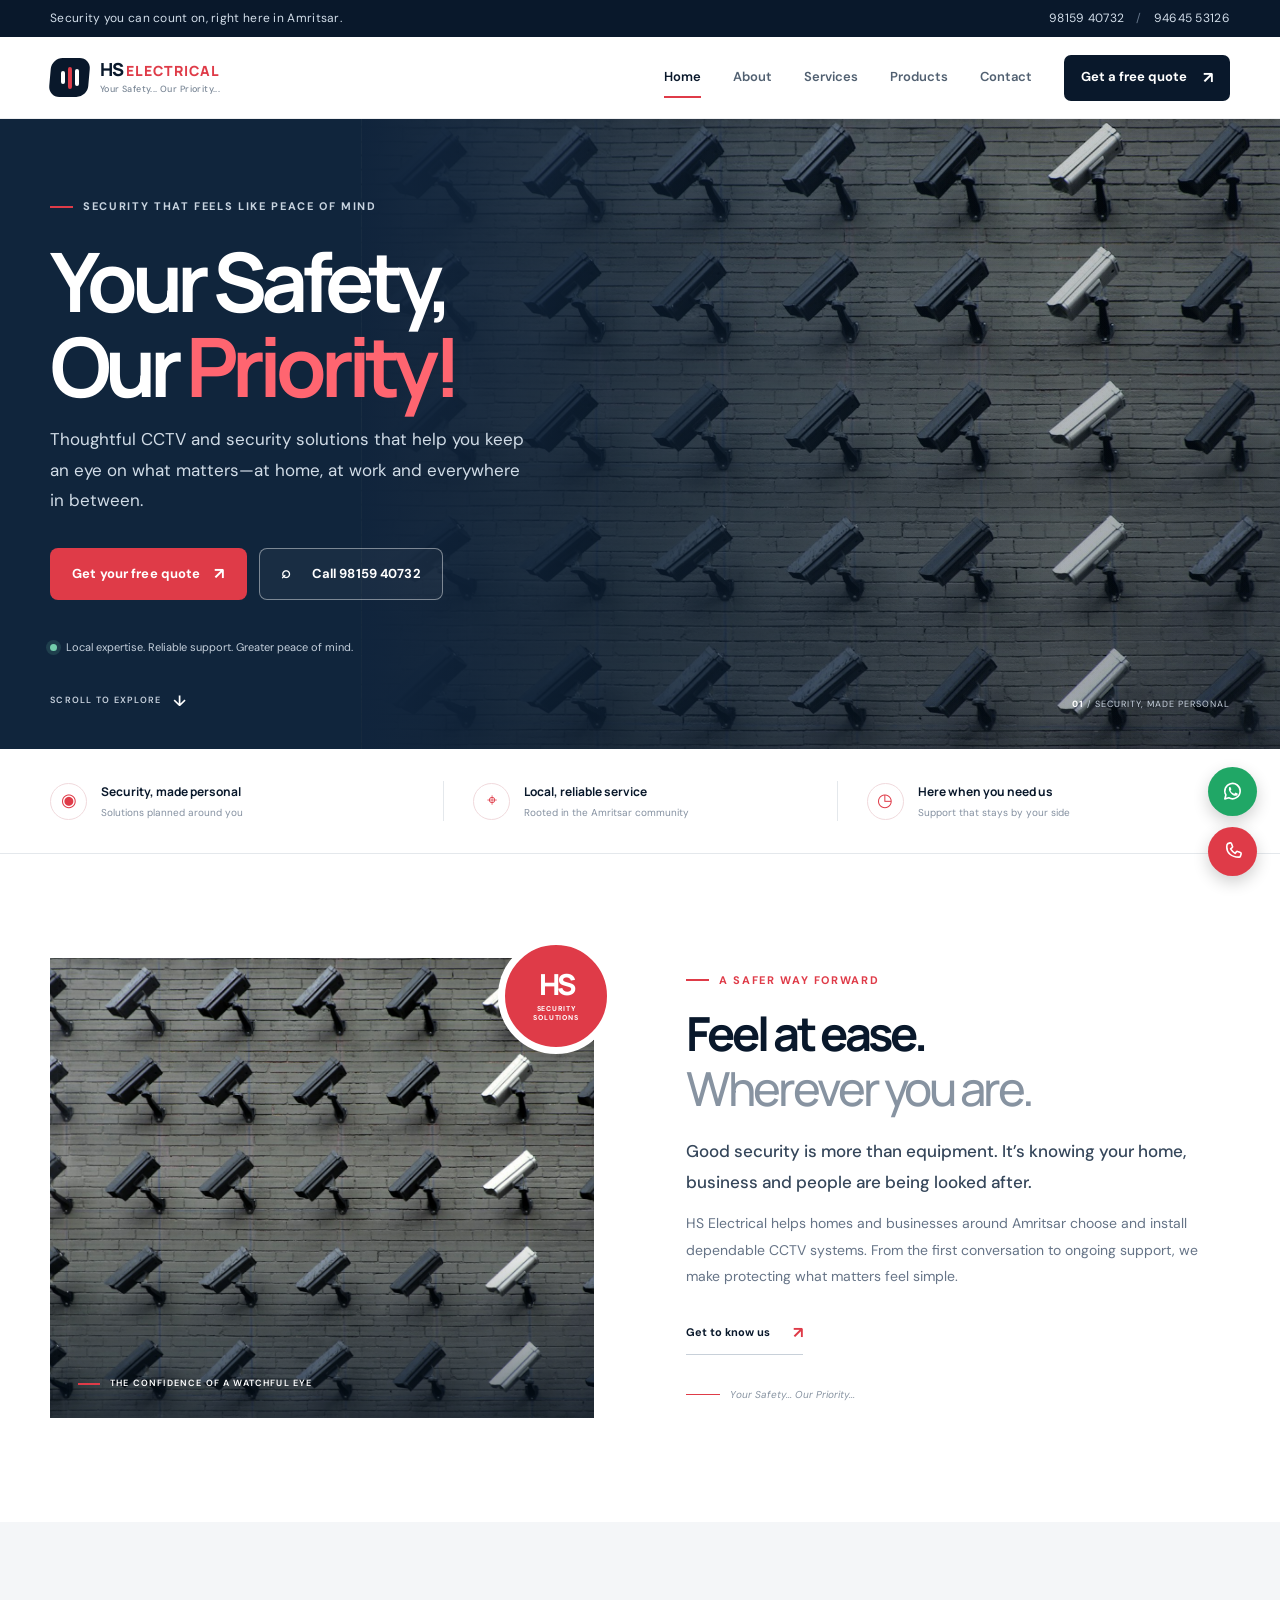
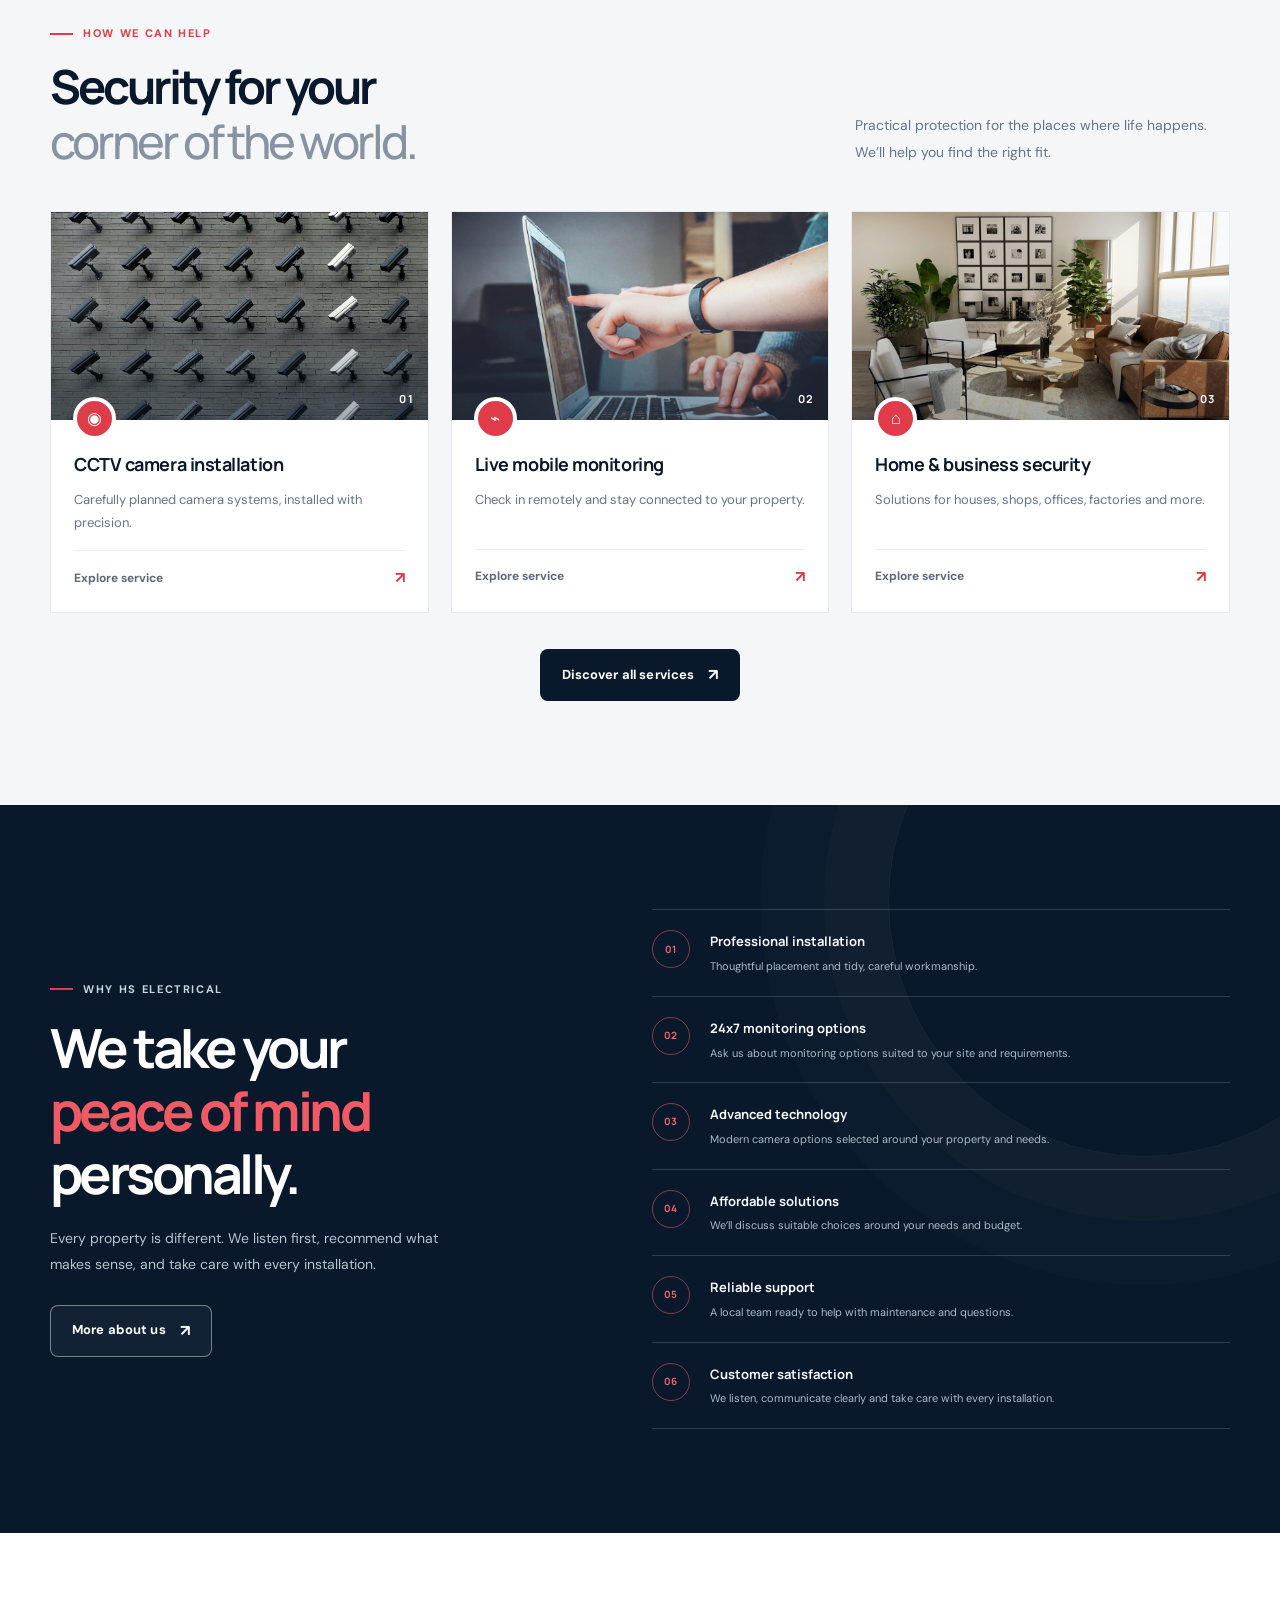
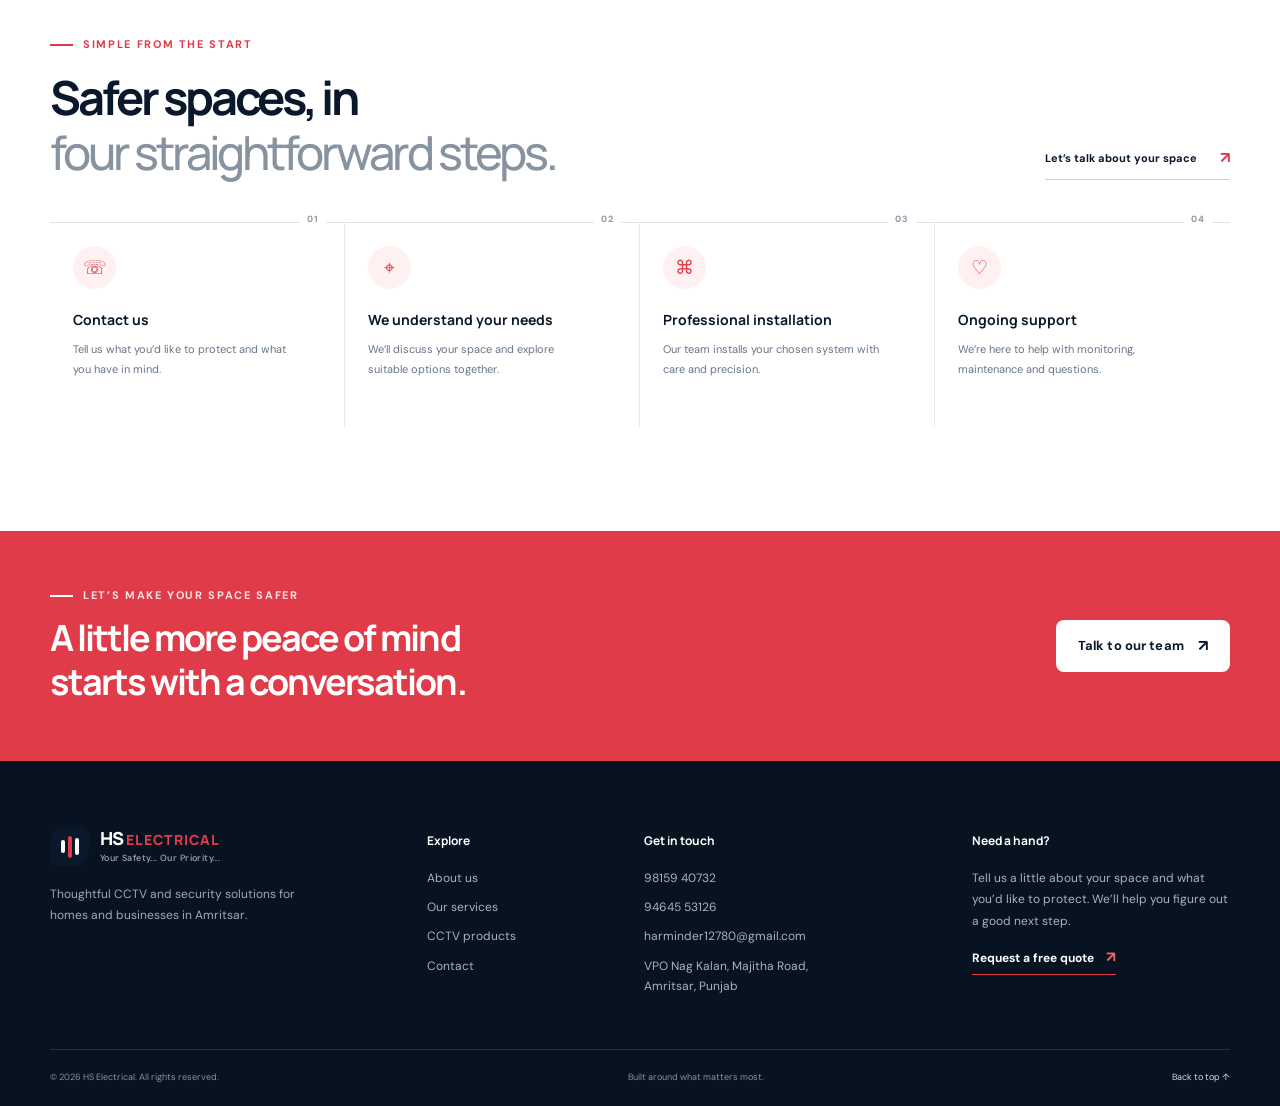
==== index.html @ 0100da06 "cctv website commit" ====
<!doctype html>
<html lang="en">
<head>
  <meta charset="utf-8">
  <meta name="viewport" content="width=device-width, initial-scale=1">
  <meta name="theme-color" content="#09182b">
  <meta name="description" content="Dependable CCTV camera installation, security systems and support in Amritsar. HS Electrical: Your Safety... Our Priority...">
  <title>HS Electrical | CCTV & Security Solutions in Amritsar</title>
  
  <link rel="stylesheet" href="css/style.css">
  <script src="js/script.js" defer></script>
</head>
<body id="top">
  <div class="topbar"><div class="container topbar-inner"><span>Security you can count on, right here in Amritsar.</span><div><a href="tel:+919815940732">98159 40732</a><span class="topbar-divider">/</span><a href="tel:+919464553126">94645 53126</a></div></div></div>
  <header class="site-header"><div class="container nav-wrap">
    <a class="brand" href="index.html" aria-label="HS Electrical home"><span class="brand-mark" aria-hidden="true"><span></span><span></span><span></span></span><span class="brand-copy"><strong>HS <em>ELECTRICAL</em></strong><small>Your Safety... Our Priority...</small></span></a>
    <button class="menu-toggle" type="button" aria-label="Open navigation" aria-expanded="false" aria-controls="primary-nav"><span></span><span></span></button>
    <nav class="primary-nav" id="primary-nav" aria-label="Main navigation"><a href="index.html" data-nav="home">Home</a><a href="about.html" data-nav="about">About</a><a href="services.html" data-nav="services">Services</a><a href="products.html" data-nav="products">Products</a><a href="contact.html" data-nav="contact">Contact</a><a class="nav-cta" href="contact.html">Get a free quote <span>↗</span></a></nav>
  </div></header>
  <main>
    <section class="hero"><div class="hero-image"></div><div class="container hero-content"><div class="eyebrow light-eyebrow"><span></span> SECURITY THAT FEELS LIKE PEACE OF MIND</div><h1>Your Safety,<br>Our <span>Priority!</span></h1><p>Thoughtful CCTV and security solutions that help you keep an eye on what matters—at home, at work and everywhere in between.</p><div class="hero-actions"><a class="button button-red" href="contact.html">Get your free quote <span>↗</span></a><a class="button button-outline" href="tel:+919815940732"><span class="phone-symbol">⌕</span> Call 98159 40732</a></div><div class="hero-note"><span class="live-dot"></span> Local expertise. Reliable support. Greater peace of mind.</div></div><div class="hero-index"><span>01</span> / SECURITY, MADE PERSONAL</div><a class="hero-scroll" href="#intro">SCROLL TO EXPLORE <span>↓</span></a></section>
    <section class="trust-strip"><div class="container trust-grid"><div class="trust-item"><span class="trust-icon">◉</span><div><strong>Security, made personal</strong><small>Solutions planned around you</small></div></div><div class="trust-item"><span class="trust-icon">⌖</span><div><strong>Local, reliable service</strong><small>Rooted in the Amritsar community</small></div></div><div class="trust-item"><span class="trust-icon">◷</span><div><strong>Here when you need us</strong><small>Support that stays by your side</small></div></div></div></section>
    <section class="section intro-section" id="intro"><div class="container intro-grid"><div class="intro-photo reveal"><img src="images/cctv-camera.jpg" alt="Security camera keeping watch over a building"><div class="photo-caption"><span class="caption-line"></span><span>THE CONFIDENCE OF A WATCHFUL EYE</span></div><div class="photo-stamp"><span>HS</span><small>SECURITY<br>SOLUTIONS</small></div></div><div class="intro-copy reveal"><div class="eyebrow"><span></span> A SAFER WAY FORWARD</div><h2>Feel at ease.<br><span>Wherever you are.</span></h2><p class="lead">Good security is more than equipment. It’s knowing your home, business and people are being looked after.</p><p>HS Electrical helps homes and businesses around Amritsar choose and install dependable CCTV systems. From the first conversation to ongoing support, we make protecting what matters feel simple.</p><a class="text-link" href="about.html">Get to know us <span>↗</span></a><div class="intro-signoff"><span class="signoff-rule"></span><span>Your Safety... Our Priority...</span></div></div></div></section>
    <section class="section services-preview section-soft"><div class="container"><div class="section-heading reveal"><div><div class="eyebrow"><span></span> HOW WE CAN HELP</div><h2>Security for your<br><span>corner of the world.</span></h2></div><p>Practical protection for the places where life happens. We’ll help you find the right fit.</p></div><div class="service-grid home-service-grid">
      <a class="service-card reveal" href="contact.html?service=CCTV%20Camera%20Installation"><div class="service-card-image"><img src="images/cctv-camera.jpg" alt="CCTV camera installed for dependable site security"><span class="card-number">01</span></div><div class="service-card-body"><span class="service-icon">◉</span><h3>CCTV camera installation</h3><p>Carefully planned camera systems, installed with precision.</p><span class="card-link">Explore service <b>↗</b></span></div></a>
      <a class="service-card reveal" href="contact.html?service=Live%20Monitoring%20on%20Mobile"><div class="service-card-image"><img src="images/mobile-monitoring.jpg" alt="Stay connected to security from your mobile"><span class="card-number">02</span></div><div class="service-card-body"><span class="service-icon">⌁</span><h3>Live mobile monitoring</h3><p>Check in remotely and stay connected to your property.</p><span class="card-link">Explore service <b>↗</b></span></div></a>
      <a class="service-card reveal" href="contact.html?service=House%20Security"><div class="service-card-image"><img src="images/home-security.jpg" alt="Comfortable home with thoughtful security"><span class="card-number">03</span></div><div class="service-card-body"><span class="service-icon">⌂</span><h3>Home & business security</h3><p>Solutions for houses, shops, offices, factories and more.</p><span class="card-link">Explore service <b>↗</b></span></div></a>
    </div><div class="center-action"><a class="button button-dark" href="services.html">Discover all services <span>↗</span></a></div></div></section>
    <section class="section why-section"><div class="container why-grid"><div class="why-copy reveal"><div class="eyebrow light-eyebrow"><span></span> WHY HS ELECTRICAL</div><h2>We take your<br><span>peace of mind</span><br>personally.</h2><p>Every property is different. We listen first, recommend what makes sense, and take care with every installation.</p><a class="button button-outline" href="about.html">More about us <span>↗</span></a></div><div class="why-points reveal"><div class="why-point"><span class="why-point-icon">01</span><div><h3>Professional installation</h3><p>Thoughtful placement and tidy, careful workmanship.</p></div></div><div class="why-point"><span class="why-point-icon">02</span><div><h3>24x7 monitoring options</h3><p>Ask us about monitoring options suited to your site and requirements.</p></div></div><div class="why-point"><span class="why-point-icon">03</span><div><h3>Advanced technology</h3><p>Modern camera options selected around your property and needs.</p></div></div><div class="why-point"><span class="why-point-icon">04</span><div><h3>Affordable solutions</h3><p>We’ll discuss suitable choices around your needs and budget.</p></div></div><div class="why-point"><span class="why-point-icon">05</span><div><h3>Reliable support</h3><p>A local team ready to help with maintenance and questions.</p></div></div><div class="why-point"><span class="why-point-icon">06</span><div><h3>Customer satisfaction</h3><p>We listen, communicate clearly and take care with every installation.</p></div></div></div></div></section>
    <section class="section process-section"><div class="container"><div class="section-heading reveal"><div><div class="eyebrow"><span></span> SIMPLE FROM THE START</div><h2>Safer spaces, in<br><span>four straightforward steps.</span></h2></div><a class="text-link" href="contact.html">Let’s talk about your space <span>↗</span></a></div><div class="process-grid"><div class="process-step reveal"><span class="process-number">01</span><span class="process-icon">☏</span><h3>Contact us</h3><p>Tell us what you’d like to protect and what you have in mind.</p></div><div class="process-step reveal"><span class="process-number">02</span><span class="process-icon">⌖</span><h3>We understand your needs</h3><p>We’ll discuss your space and explore suitable options together.</p></div><div class="process-step reveal"><span class="process-number">03</span><span class="process-icon">⌘</span><h3>Professional installation</h3><p>Our team installs your chosen system with care and precision.</p></div><div class="process-step reveal"><span class="process-number">04</span><span class="process-icon">♡</span><h3>Ongoing support</h3><p>We’re here to help with monitoring, maintenance and questions.</p></div></div></div></section>
    <section class="cta-band"><div class="container cta-content"><div><div class="eyebrow light-eyebrow"><span></span> LET’S MAKE YOUR SPACE SAFER</div><h2>A little more peace of mind<br>starts with a conversation.</h2></div><a class="button button-white" href="contact.html">Talk to our team <span>↗</span></a></div></section>
  </main>
  <footer class="site-footer"><div class="container footer-main"><div class="footer-brand"><a class="brand brand-light" href="index.html"><span class="brand-mark" aria-hidden="true"><span></span><span></span><span></span></span><span class="brand-copy"><strong>HS <em>ELECTRICAL</em></strong><small>Your Safety... Our Priority...</small></span></a><p>Thoughtful CCTV and security solutions for homes and businesses in Amritsar.</p></div><div class="footer-column"><h3>Explore</h3><a href="about.html">About us</a><a href="services.html">Our services</a><a href="products.html">CCTV products</a><a href="contact.html">Contact</a></div><div class="footer-column"><h3>Get in touch</h3><a href="tel:+919815940732">98159 40732</a><a href="tel:+919464553126">94645 53126</a><a href="mailto:harminder12780@gmail.com">harminder12780@gmail.com</a><span>VPO Nag Kalan, Majitha Road,<br>Amritsar, Punjab</span></div><div class="footer-column footer-hours"><h3>Need a hand?</h3><p>Tell us a little about your space and what you’d like to protect. We’ll help you figure out a good next step.</p><a class="footer-quote" href="contact.html">Request a free quote <span>↗</span></a></div></div><div class="container footer-bottom"><span>© <span data-year></span> HS Electrical. All rights reserved.</span><span>Built around what matters most.</span><a href="#top" class="footer-top">Back to top ↑</a></div></footer>
  <a class="float-button float-whatsapp" href="https://wa.me/919815940732?text=Hello%20HS%20Electrical%2C%20I%27d%20like%20to%20ask%20about%20your%20CCTV%20security%20solutions." target="_blank" rel="noopener noreferrer" aria-label="Chat with HS Electrical on WhatsApp"><svg viewBox="0 0 24 24" aria-hidden="true"><path d="M20 11.6a8 8 0 0 1-11.8 7l-4.2 1.1 1.1-4.1A8 8 0 1 1 20 11.6Z"/><path d="M8.2 7.8c.2-.5.5-.5.8-.5h.5c.2 0 .4.1.5.4l.7 1.7c.1.2.1.4 0 .6l-.5.7c-.2.2-.3.4-.1.7.2.4.8 1.3 1.7 2 .8.6 1.4.8 1.7.9.3.1.5.1.7-.1l.8-.9c.2-.2.4-.2.6-.1l1.6.8c.2.1.4.2.4.4s-.1 1-.7 1.5c-.5.5-1.3.8-2.2.6-.8-.2-2-.6-3.4-1.7-1.1-.9-1.9-2-2.5-3.1-.5-1-.7-2-.6-2.7.1-.6.4-1 .6-1.2Z"/></svg></a>
  <a class="float-button float-call" href="tel:+919815940732" aria-label="Call HS Electrical"><svg viewBox="0 0 24 24" aria-hidden="true"><path d="M7.1 3.8 9.5 3c.6-.2 1.2.1 1.4.7l1.1 3c.2.5 0 1-.4 1.3L10 9.3a14.6 14.6 0 0 0 4.7 4.7l1.3-1.6c.3-.4.8-.6 1.3-.4l3 1.1c.6.2.9.8.7 1.4l-.8 2.4c-.2.6-.8 1-1.4 1C10.7 18 6 13.3 6 7.2c0-1.4.5-2.8 1.1-3.4Z"/></svg></a>
  <button class="back-to-top" type="button" aria-label="Back to top">↑</button>
  <div class="toast" role="status" aria-live="polite"></div>
</body>
</html>
---- css/style.css ----
@import url('https://fonts.googleapis.com/css2?family=DM+Sans:wght@400;500;600;700&family=Manrope:wght@400;500;600;700;800&display=swap');

:root {
  --navy: #09182b;
  --navy-2: #10243d;
  --navy-3: #183553;
  --red: #df3b48;
  --red-dark: #c82b39;
  --ink: #132337;
  --muted: #667487;
  --paper: #fff;
  --soft: #f4f6f8;
  --line: #e4e8ec;
  --font-body: "DM Sans", "Segoe UI", Arial, sans-serif;
  --font-display: "Manrope", "Segoe UI", Arial, sans-serif;
  --container: 1180px;
}

* { box-sizing: border-box; }
html { scroll-behavior: smooth; scroll-padding-top: 90px; }
body { margin: 0; color: var(--ink); background: var(--paper); font-family: var(--font-body); font-size: 15px; line-height: 1.7; -webkit-font-smoothing: antialiased; }
body, button, input, select, textarea { font-family: var(--font-body); }
img { display: block; max-width: 100%; }
a { color: inherit; text-decoration: none; }
button { color: inherit; }
.container { width: min(var(--container), calc(100% - 64px)); margin-inline: auto; }
.section { padding: 104px 0; }
.section-soft { background: var(--soft); }
.topbar { height: 37px; color: #d3deea; background: var(--navy); font-size: 11px; letter-spacing: .025em; }
.topbar-inner { height: 100%; display: flex; justify-content: space-between; align-items: center; }
.topbar-inner div { display: flex; align-items: center; gap: 12px; }
.topbar-inner a { transition: color .2s ease; }
.topbar-inner a:hover { color: #fff; }
.topbar-divider { color: #65768a; }

.site-header { position: sticky; z-index: 20; top: 0; height: 82px; background: rgba(255,255,255,.97); border-bottom: 1px solid rgba(9,24,43,.07); backdrop-filter: blur(12px); }
.nav-wrap { height: 100%; display: flex; align-items: center; justify-content: space-between; }
.brand { display: inline-flex; align-items: center; gap: 11px; flex: 0 0 auto; }
.brand-mark { width: 39px; height: 39px; display: flex; align-items: center; justify-content: center; gap: 3px; border-radius: 11px; background: var(--navy); transform: skew(-5deg); }
.brand-mark span { display: block; width: 4px; background: #fff; border-radius: 4px; transform: skew(5deg); }
.brand-mark span:nth-child(1) { height: 13px; }
.brand-mark span:nth-child(2) { height: 22px; background: var(--red); }
.brand-mark span:nth-child(3) { height: 17px; }
.brand-copy { display: flex; flex-direction: column; line-height: 1.1; }
.brand-copy strong { color: var(--navy); font-family: var(--font-display); font-size: 18px; font-weight: 800; letter-spacing: -.055em; }
.brand-copy em { color: var(--red); font-size: 14px; font-style: normal; letter-spacing: .07em; }
.brand-copy small { margin-top: 5px; color: #7a8796; font-size: 9px; font-weight: 500; letter-spacing: .045em; }
.primary-nav { display: flex; align-items: center; gap: 32px; height: 100%; }
.primary-nav > a:not(.nav-cta) { position: relative; display: inline-flex; align-items: center; height: 100%; color: #516071; font-size: 12px; font-weight: 600; transition: color .2s ease; }
.primary-nav > a:not(.nav-cta)::after { position: absolute; right: 0; bottom: 20px; left: 0; height: 2px; background: var(--red); content: ""; transform: scaleX(0); transform-origin: left; transition: transform .2s ease; }
.primary-nav > a:not(.nav-cta):hover, .primary-nav > a[aria-current="page"] { color: var(--navy); }
.primary-nav > a:not(.nav-cta):hover::after, .primary-nav > a[aria-current="page"]::after { transform: scaleX(1); }
.nav-cta { display: inline-flex; align-items: center; gap: 16px; padding: 12px 16px; color: #fff; background: var(--navy); border-radius: 3px; font-size: 11px; font-weight: 700; transition: background .2s, transform .2s; }
.nav-cta:hover { background: var(--red); transform: translateY(-2px); }
.nav-cta span, .button span { font-size: 16px; line-height: 1; }
.menu-toggle { display: none; width: 42px; height: 42px; padding: 12px; border: 0; background: none; cursor: pointer; }
.menu-toggle span { display: block; width: 19px; height: 2px; margin: 5px 0; background: var(--navy); transition: transform .2s; }

.hero { position: relative; display: flex; min-height: 630px; align-items: center; overflow: hidden; color: white; background: #10253c; }
.hero-image { position: absolute; inset: 0 0 0 29%; background-image: linear-gradient(90deg, #10243c 0%, rgba(12,30,50,.72) 28%, rgba(10,26,44,.12) 76%), linear-gradient(0deg, rgba(7,20,35,.28), rgba(7,20,35,.05)), url("../images/cctv-camera.jpg"); background-position: center, center, 55% 47%; background-size: cover; transform: scale(1.02); }
.hero::after { position: absolute; top: 0; right: 0; width: 32%; height: 100%; background: linear-gradient(90deg, transparent, rgba(8,24,42,.14)); content: ""; pointer-events: none; }
.hero-content { position: relative; z-index: 1; padding: 72px 0 84px; }
.eyebrow { display: flex; align-items: center; gap: 10px; color: var(--red); font-size: 10px; font-weight: 700; letter-spacing: .15em; line-height: 1.4; }
.eyebrow > span:first-child { width: 23px; height: 2px; background: var(--red); }
.light-eyebrow { color: #c8d4e0; }
.light-eyebrow > span:first-child { background: var(--red); }
.hero h1, .page-hero h1 { margin: 25px 0 16px; font-family: var(--font-display); font-size: clamp(54px, 6.6vw, 82px); font-weight: 700; letter-spacing: -.075em; line-height: 1.03; }
.hero h1 span, .page-hero h1 span { color: #ff6570; }
.hero-content > p { max-width: 475px; margin: 0; color: #d1dce7; font-size: 16px; line-height: 1.8; }
.hero-actions { display: flex; flex-wrap: wrap; gap: 12px; margin-top: 32px; }
.button { display: inline-flex; min-height: 48px; align-items: center; justify-content: center; gap: 19px; padding: 0 18px; border: 1px solid transparent; border-radius: 3px; cursor: pointer; font-size: 11px; font-weight: 700; transition: background .2s ease, color .2s ease, border-color .2s ease, transform .2s ease, box-shadow .2s ease; }
.button:hover { transform: translateY(-2px); box-shadow: 0 8px 18px rgba(9,24,43,.14); }
.button-red { color: #fff; background: var(--red); }
.button-red:hover { background: var(--red-dark); }
.button-outline { color: #fff; border-color: rgba(255,255,255,.43); background: rgba(255,255,255,.04); }
.button-outline:hover { color: var(--navy); border-color: #fff; background: #fff; }
.button-dark { color: #fff; background: var(--navy); }
.button-dark:hover { background: var(--red); }
.button-white { color: var(--navy); background: #fff; }
.button-white:hover { color: #fff; background: var(--navy); }
.button-outline-dark { color: var(--navy); border-color: #ccd3dc; background: transparent; }
.button-outline-dark:hover { color: #fff; border-color: var(--navy); background: var(--navy); }
.phone-symbol { width: 17px; height: 17px; fill: none; stroke: currentColor; stroke-linecap: round; stroke-linejoin: round; stroke-width: 1.8; }
.hero-note { display: flex; align-items: center; gap: 9px; margin-top: 38px; color: #c5d0dc; font-size: 11px; }
.live-dot { width: 7px; height: 7px; border-radius: 50%; background: #73cfac; box-shadow: 0 0 0 4px rgba(115,207,172,.15); }
.hero-index { position: absolute; z-index: 1; right: max(32px, calc((100% - var(--container))/2)); bottom: 36px; color: #c6d0dc; font-size: 9px; letter-spacing: .11em; }
.hero-index span { color: #fff; font-weight: 700; }
.hero-scroll { position: absolute; z-index: 1; bottom: 35px; left: max(32px, calc((100% - var(--container))/2)); display: flex; align-items: center; gap: 12px; color: #c6d0dc; font-size: 9px; font-weight: 600; letter-spacing: .14em; }
.hero-scroll span { color: #fff; font-size: 15px; }

.trust-strip { border-bottom: 1px solid var(--line); background: #fff; }
.trust-grid { display: grid; min-height: 104px; grid-template-columns: repeat(3,1fr); align-items: center; }
.trust-item { display: flex; align-items: center; gap: 14px; padding-left: 29px; border-left: 1px solid var(--line); }
.trust-item:first-child { padding-left: 0; border-left: 0; }
.trust-icon { display: grid; width: 37px; height: 37px; flex: 0 0 auto; place-items: center; color: var(--red); border: 1px solid #f1dadd; border-radius: 50%; font-size: 18px; }
.trust-item div { display: flex; flex-direction: column; }
.trust-item strong { color: var(--navy); font-family: var(--font-display); font-size: 12px; font-weight: 700; }
.trust-item small { margin-top: 2px; color: #8490a0; font-size: 10px; }

.intro-grid { display: grid; grid-template-columns: 1fr 1fr; align-items: center; gap: 92px; }
.intro-photo { position: relative; min-height: 460px; }
.intro-photo > img { width: 100%; height: 460px; object-fit: cover; }
.intro-photo::after { position: absolute; inset: 0; background: linear-gradient(0deg, rgba(5,20,36,.58), transparent 43%); content: ""; pointer-events: none; }
.photo-caption { position: absolute; z-index: 1; bottom: 26px; left: 28px; display: flex; align-items: center; gap: 10px; color: white; font-size: 9px; font-weight: 600; letter-spacing: .13em; }
.caption-line { width: 22px; height: 2px; background: var(--red); }
.photo-stamp { position: absolute; z-index: 2; top: -20px; right: -20px; display: flex; width: 116px; height: 116px; flex-direction: column; align-items: center; justify-content: center; color: white; background: var(--red); border: 7px solid white; border-radius: 50%; }
.photo-stamp > span { font-family: var(--font-display); font-size: 29px; font-weight: 800; letter-spacing: -.09em; line-height: 1; }
.photo-stamp small { margin-top: 5px; font-size: 7px; font-weight: 700; letter-spacing: .12em; line-height: 1.3; text-align: center; }
.intro-copy h2, .section-heading h2, .why-copy h2, .contact-details h2, .map-copy h2 { margin: 18px 0 20px; color: var(--navy); font-family: var(--font-display); font-size: clamp(34px, 4vw, 47px); font-weight: 700; letter-spacing: -.065em; line-height: 1.17; }
.intro-copy h2 span, .section-heading h2 span, .contact-details h2 span, .map-copy h2 span { color: #8793a1; font-weight: 500; }
.intro-copy p, .section-heading > p, .why-copy > p, .contact-details > p, .map-copy > p { color: var(--muted); font-size: 13px; line-height: 1.9; }
.intro-copy p { margin: 0 0 14px; }
.intro-copy .lead { margin-bottom: 13px; color: #35465a; font-size: 15px; font-weight: 500; line-height: 1.8; }
.text-link { display: inline-flex; align-items: center; gap: 23px; margin-top: 15px; padding-bottom: 7px; color: var(--navy); border-bottom: 1px solid #c8d0d9; font-size: 11px; font-weight: 700; transition: color .2s, border-color .2s, gap .2s; }
.text-link span { color: var(--red); font-size: 16px; }
.text-link:hover { gap: 30px; color: var(--red); border-color: var(--red); }
.intro-signoff { display: flex; align-items: center; gap: 10px; margin-top: 31px; color: #8793a1; font-size: 10px; font-style: italic; }
.signoff-rule { width: 34px; height: 1px; background: var(--red); }

.section-heading { display: flex; align-items: end; justify-content: space-between; gap: 40px; margin-bottom: 42px; }
.section-heading h2 { margin-bottom: 0; }
.section-heading > p { max-width: 375px; margin: 0 0 4px; }
.service-grid { display: grid; grid-template-columns: repeat(3, minmax(0,1fr)); gap: 22px; }
.service-card { display: flex; min-width: 0; flex-direction: column; overflow: hidden; background: white; border: 1px solid #e8ebee; transition: transform .25s ease, box-shadow .25s ease, border-color .25s ease; }
.service-card:hover { border-color: transparent; box-shadow: 0 18px 42px rgba(18,37,59,.13); transform: translateY(-6px); }
.service-card-image { position: relative; height: 208px; overflow: hidden; background: #dfe5e9; }
.service-card-image img { width: 100%; height: 100%; object-fit: cover; transition: transform .5s ease; }
.service-card:hover .service-card-image img { transform: scale(1.05); }
.service-card-image::after { position: absolute; inset: 35% 0 0; background: linear-gradient(transparent, rgba(8,24,43,.36)); content: ""; }
.card-number { position: absolute; z-index: 1; right: 14px; bottom: 12px; color: white; font-family: var(--font-display); font-size: 11px; font-weight: 700; letter-spacing: .1em; }
.service-card-body { position: relative; flex: 1; padding: 22px 23px 20px; }
.service-icon { position: absolute; top: -23px; left: 22px; display: grid; width: 43px; height: 43px; place-items: center; color: white; background: var(--red); border: 4px solid white; border-radius: 50%; font-size: 17px; }
.service-card-body h3 { margin: 7px 0 8px; color: var(--navy); font-family: var(--font-display); font-size: 16px; font-weight: 700; letter-spacing: -.025em; }
.service-card-body p { min-height: 44px; margin: 0 0 16px; color: var(--muted); font-size: 11px; line-height: 1.75; }
.card-link { display: flex; align-items: center; justify-content: space-between; padding-top: 13px; color: #5c6978; border-top: 1px solid #ebedf0; font-size: 10px; font-weight: 700; }
.card-link b { color: var(--red); font-size: 16px; transition: transform .2s; }
.service-card:hover .card-link b { transform: translate(3px,-2px); }
.center-action { margin-top: 36px; text-align: center; }
.service-list { row-gap: 27px; }
.service-list .service-card-image { height: 210px; }
.service-list .service-card-body p { min-height: 58px; }

.why-section { position: relative; overflow: hidden; color: white; background: var(--navy); }
.why-section::after { position: absolute; top: -160px; right: -120px; width: 510px; height: 510px; border: 1px solid rgba(255,255,255,.06); border-radius: 50%; box-shadow: 0 0 0 64px rgba(255,255,255,.018), 0 0 0 128px rgba(255,255,255,.012); content: ""; }
.why-grid { position: relative; z-index: 1; display: grid; grid-template-columns: .85fr 1fr; align-items: center; gap: 110px; }
.why-copy h2 { margin: 19px 0; color: white; font-size: clamp(38px, 4.5vw, 54px); }
.why-copy h2 span { color: #f05a65; }
.why-copy > p { max-width: 405px; margin: 0 0 27px; color: #b6c3d1; }
.why-points { border-top: 1px solid rgba(255,255,255,.16); }
.why-point { display: flex; gap: 20px; padding: 20px 0; border-bottom: 1px solid rgba(255,255,255,.16); }
.why-point-icon { display: grid; width: 38px; height: 38px; flex: 0 0 auto; place-items: center; color: #f16670; border: 1px solid rgba(241,102,112,.5); border-radius: 50%; font-family: var(--font-display); font-size: 10px; font-weight: 700; }
.why-point h3 { margin: 0 0 4px; color: #f4f6f8; font-family: var(--font-display); font-size: 13px; font-weight: 700; }
.why-point p { margin: 0; color: #aab9c8; font-size: 11px; line-height: 1.7; }

.process-grid { display: grid; grid-template-columns: repeat(4,1fr); gap: 0; }
.process-step { position: relative; min-height: 205px; padding: 23px 23px 0; border-top: 1px solid #dfe4e9; border-right: 1px solid #e7eaee; }
.process-step:last-child { border-right: 0; }
.process-number { position: absolute; top: -11px; right: 18px; padding: 0 7px; color: #8b96a3; background: white; font-size: 9px; font-weight: 700; letter-spacing: .1em; }
.process-icon { display: grid; width: 43px; height: 43px; place-items: center; color: var(--red); background: #fff1f2; border-radius: 50%; font-size: 19px; }
.process-step h3 { margin: 19px 0 7px; color: var(--navy); font-family: var(--font-display); font-size: 14px; font-weight: 700; }
.process-step p { max-width: 220px; margin: 0; color: var(--muted); font-size: 11px; line-height: 1.8; }
.cta-band { padding: 57px 0; color: #fff; background: var(--red); }
.cta-content { display: flex; align-items: center; justify-content: space-between; gap: 30px; }
.cta-band .light-eyebrow { color: #ffe2e4; }
.cta-band .light-eyebrow > span:first-child { background: #fff; }
.cta-band h2 { margin: 12px 0 0; font-family: var(--font-display); font-size: clamp(26px,3vw,36px); font-weight: 700; letter-spacing: -.055em; line-height: 1.22; }

.site-footer { color: #ccd5de; background: #071321; }
.footer-main { display: grid; grid-template-columns: 1.35fr .7fr 1.15fr 1.05fr; gap: 45px; padding-top: 66px; padding-bottom: 52px; }
.brand-light .brand-copy strong { color: #fff; }
.brand-light .brand-copy small { color: #a0adba; }
.footer-brand > p { max-width: 250px; margin: 18px 0 0; color: #9daab8; font-size: 11px; line-height: 1.8; }
.footer-column { display: flex; flex-direction: column; align-items: flex-start; gap: 9px; }
.footer-column h3 { margin: 3px 0 8px; color: #fff; font-family: var(--font-display); font-size: 12px; font-weight: 700; }
.footer-column a, .footer-column > span { color: #a8b4c0; font-size: 10px; line-height: 1.7; transition: color .2s; }
.footer-column a:hover { color: #fff; }
.footer-hours p { margin: 0 0 4px; color: #a8b4c0; font-size: 10px; line-height: 1.8; }
.footer-quote { display: inline-flex; align-items: center; gap: 12px; padding-bottom: 3px; color: #fff !important; border-bottom: 1px solid var(--red); font-weight: 700; }
.footer-quote span { color: #f16670; font-size: 15px; }
.footer-bottom { display: flex; min-height: 57px; align-items: center; justify-content: space-between; gap: 20px; border-top: 1px solid rgba(255,255,255,.12); color: #8593a2; font-size: 9px; }
.footer-top { color: #d4dce4; transition: color .2s; }
.footer-top:hover { color: white; }

.page-hero { position: relative; min-height: 400px; display: flex; align-items: center; overflow: hidden; color: white; background-color: var(--navy); background-image: linear-gradient(90deg, rgba(8,24,43,.97) 0%, rgba(8,24,43,.82) 48%, rgba(8,24,43,.55) 100%), url("../images/cctv-camera.jpg"); background-position: center, 50% 46%; background-size: cover; }
.page-hero::after { position: absolute; right: -90px; bottom: -180px; width: 490px; height: 490px; border: 1px solid rgba(255,255,255,.1); border-radius: 50%; box-shadow: 0 0 0 60px rgba(255,255,255,.025), 0 0 0 120px rgba(255,255,255,.015); content: ""; }
.page-hero-content { position: relative; z-index: 1; padding-top: 48px; padding-bottom: 40px; }
.page-hero h1 { margin: 18px 0 13px; font-size: clamp(46px,6vw,68px); }
.page-hero-content > p { max-width: 510px; margin: 0; color: #ccd7e2; font-size: 14px; }
.breadcrumbs { display: flex; align-items: center; gap: 11px; margin-top: 27px; color: #bcc7d3; font-size: 10px; }
.breadcrumbs a { transition: color .2s; }
.breadcrumbs a:hover { color: white; }
.breadcrumbs span:nth-child(2) { color: var(--red); }
.page-hero-services { background-position: center, 50% 52%; }
.page-hero-products { background-position: center, 50% 43%; }
.page-hero-contact { background-position: center, 50% 58%; }
.about-intro { padding-top: 2px; }
.values-grid { display: grid; grid-template-columns: 1fr 1fr; gap: 22px; }
.value-card { position: relative; min-height: 270px; padding: 29px 32px; border: 1px solid var(--line); background: #fff; }
.value-card-dark { color: #fff; background: var(--navy); border-color: var(--navy); }
.value-number { color: #8692a0; font-size: 9px; font-weight: 700; letter-spacing: .14em; }
.value-card-dark .value-number { color: #aebdcb; }
.value-icon { display: block; margin-top: 19px; color: var(--red); font-size: 26px; }
.value-card h3 { max-width: 355px; margin: 7px 0 10px; color: var(--navy); font-family: var(--font-display); font-size: 23px; font-weight: 700; letter-spacing: -.05em; line-height: 1.3; }
.value-card-dark h3 { color: white; }
.value-card p { max-width: 440px; margin: 0; color: var(--muted); font-size: 12px; line-height: 1.8; }
.value-card-dark p { color: #b7c3d0; }
.approach-grid { display: grid; grid-template-columns: repeat(3,1fr); gap: 20px; }
.approach-card { padding: 25px 22px; border-top: 2px solid var(--red); background: var(--soft); }
.approach-card > span { color: #a1aab5; font-size: 10px; font-weight: 700; letter-spacing: .12em; }
.approach-card h3 { margin: 14px 0 7px; color: var(--navy); font-family: var(--font-display); font-size: 15px; }
.approach-card p { margin: 0; color: var(--muted); font-size: 11px; line-height: 1.8; }

.product-grid { display: grid; grid-template-columns: repeat(3,minmax(0,1fr)); gap: 24px; }
.product-card { overflow: hidden; border: 1px solid #e4e8ec; background: white; transition: box-shadow .25s, transform .25s; }
.product-card:hover { box-shadow: 0 16px 38px rgba(18,37,59,.12); transform: translateY(-4px); }
.product-image { position: relative; height: 215px; overflow: hidden; background: #e6eaed; }
.product-image img { width: 100%; height: 100%; object-fit: cover; transition: transform .45s; }
.product-card:hover .product-image img { transform: scale(1.04); }
.product-tag { position: absolute; bottom: 13px; left: 15px; color: white; font-size: 9px; font-weight: 700; letter-spacing: .12em; text-shadow: 0 1px 5px rgba(0,0,0,.4); }
.product-info { padding: 20px 20px 19px; }
.product-info h3 { margin: 0 0 7px; color: var(--navy); font-family: var(--font-display); font-size: 17px; font-weight: 700; letter-spacing: -.035em; }
.product-info > p { min-height: 58px; margin: 0 0 19px; color: var(--muted); font-size: 11px; line-height: 1.75; }
.product-actions { display: flex; flex-wrap: wrap; gap: 9px; }
.product-actions .button { min-height: 40px; gap: 9px; padding-inline: 12px; font-size: 10px; }
.product-disclaimer { margin: 25px 0 0; color: #8793a1; font-size: 10px; }
.product-dialog { position: fixed; width: min(460px, calc(100% - 32px)); padding: 38px; color: var(--ink); border: 0; box-shadow: 0 25px 90px rgba(5,15,28,.32); }
.product-dialog::backdrop { background: rgba(4,14,26,.68); backdrop-filter: blur(3px); }
.product-dialog form { position: absolute; top: 12px; right: 13px; }
.dialog-close { width: 34px; height: 34px; border: 0; border-radius: 50%; background: var(--soft); font-size: 23px; cursor: pointer; }
.product-dialog h2 { margin: 14px 0 8px; color: var(--navy); font-family: var(--font-display); font-size: 27px; letter-spacing: -.04em; }
.product-dialog-copy { margin: 0 0 23px; color: var(--muted); font-size: 13px; line-height: 1.8; }

.contact-section { padding-top: 89px; padding-bottom: 91px; }
.contact-layout { display: grid; grid-template-columns: .8fr 1.2fr; align-items: start; gap: 75px; }
.contact-details h2 { font-size: 39px; }
.contact-details > p { max-width: 400px; margin-bottom: 27px; }
.contact-methods { border-top: 1px solid var(--line); }
.contact-method { display: grid; grid-template-columns: 40px 1fr 15px; align-items: center; gap: 12px; padding: 14px 0; border-bottom: 1px solid var(--line); transition: color .2s; }
.contact-method:hover strong, .contact-method:hover > b { color: var(--red); }
.contact-icon { display: grid; width: 37px; height: 37px; place-items: center; color: var(--red); background: #fff1f2; border-radius: 50%; font-size: 18px; }
.contact-icon svg { width: 17px; height: 17px; fill: none; stroke: currentColor; stroke-linecap: round; stroke-linejoin: round; stroke-width: 1.8; }
.contact-method > span:nth-child(2) { display: flex; flex-direction: column; }
.contact-method small { color: #8b96a3; font-size: 8px; font-weight: 700; letter-spacing: .12em; }
.contact-method strong { margin-top: 3px; color: var(--navy); font-size: 12px; font-weight: 600; transition: color .2s; }
.contact-method > b { color: #8a96a4; font-size: 14px; transition: color .2s; }
.contact-whatsapp { display: inline-flex; align-items: center; gap: 9px; margin-top: 19px; color: var(--navy); font-size: 11px; font-weight: 700; }
.contact-whatsapp span { display: grid; width: 26px; height: 26px; place-items: center; color: #fff; background: #25a66a; border-radius: 50%; font-size: 15px; }
.contact-form-card { padding: 34px 35px; border: 1px solid var(--line); box-shadow: 0 15px 40px rgba(18,37,59,.055); }
.form-heading h2 { margin: 11px 0 4px; color: var(--navy); font-family: var(--font-display); font-size: 24px; letter-spacing: -.045em; }
.form-heading > p { margin: 0; color: var(--muted); font-size: 11px; }
.contact-form { display: flex; flex-direction: column; gap: 15px; margin-top: 24px; }
.contact-form label { display: flex; flex: 1; flex-direction: column; gap: 6px; color: #28394c; font-size: 10px; font-weight: 700; }
.form-row { display: flex; gap: 14px; }
.contact-form input, .contact-form select, .contact-form textarea { width: 100%; padding: 11px 12px; color: var(--ink); border: 1px solid #dfe4e9; border-radius: 2px; outline: 0; background: #fff; font-size: 11px; font-weight: 400; transition: border-color .2s, box-shadow .2s; }
.contact-form input, .contact-form select { min-height: 43px; }
.contact-form textarea { min-height: 100px; resize: vertical; }
.contact-form input::placeholder, .contact-form textarea::placeholder { color: #9aa4b0; }
.contact-form input:focus, .contact-form select:focus, .contact-form textarea:focus { border-color: var(--navy-3); box-shadow: 0 0 0 3px rgba(24,53,83,.08); }
.form-submit { align-self: flex-start; }
.form-note { margin: -5px 0 0; color: #8290a0; font-size: 9px; line-height: 1.7; }
.map-section { padding: 4px 0 100px; background: #fff; }
.map-layout { display: grid; grid-template-columns: .7fr 1.3fr; align-items: center; gap: 60px; }
.map-copy h2 { font-size: 36px; }
.map-copy > p { margin: 0; }
.map-copy .text-link { margin-top: 17px; }
.map-frame { position: relative; height: 330px; overflow: hidden; background: #e8edf0; }
.map-frame iframe { width: 100%; height: 100%; border: 0; filter: grayscale(.85) contrast(.95); }
.map-overlay { position: absolute; bottom: 15px; left: 15px; display: flex; align-items: center; gap: 11px; padding: 12px 15px; background: white; box-shadow: 0 4px 17px rgba(12,30,50,.12); }
.map-overlay > span:first-child { color: var(--red); font-size: 21px; }
.map-overlay > span:nth-child(2) { display: flex; flex-direction: column; }
.map-overlay strong { color: var(--navy); font-size: 10px; }
.map-overlay small { color: #768292; font-size: 8px; }
.map-overlay > b { margin-left: 9px; color: var(--red); }

.float-button { position: fixed; z-index: 15; right: 23px; display: grid; width: 49px; height: 49px; place-items: center; color: white; border-radius: 50%; box-shadow: 0 6px 16px rgba(0,0,0,.19); transition: transform .2s, box-shadow .2s; }
.float-button:hover { box-shadow: 0 8px 21px rgba(0,0,0,.24); transform: translateY(-3px); }
.float-button svg { width: 23px; height: 23px; fill: none; stroke: currentColor; stroke-linecap: round; stroke-linejoin: round; stroke-width: 1.7; }
.float-whatsapp svg path:last-child { fill: currentColor; stroke: none; }
.float-whatsapp { bottom: 84px; background: #20a766; }
.float-call { bottom: 24px; background: var(--red); }
.back-to-top { position: fixed; z-index: 14; right: 29px; bottom: 148px; display: grid; width: 37px; height: 37px; place-items: center; color: white; border: 0; border-radius: 50%; background: var(--navy); box-shadow: 0 5px 13px rgba(0,0,0,.18); opacity: 0; pointer-events: none; transform: translateY(8px); transition: opacity .2s, transform .2s, background .2s; cursor: pointer; }
.back-to-top.is-visible { opacity: 1; pointer-events: auto; transform: translateY(0); }
.back-to-top:hover { background: var(--red); }
.toast { position: fixed; z-index: 40; right: 24px; bottom: 25px; max-width: min(390px, calc(100% - 48px)); padding: 15px 18px; color: #fff; background: var(--navy); border-left: 3px solid var(--red); box-shadow: 0 8px 30px rgba(0,0,0,.2); font-size: 12px; line-height: 1.55; opacity: 0; pointer-events: none; transform: translateY(12px); transition: opacity .25s, transform .25s; }
.toast.is-visible { opacity: 1; transform: translateY(0); }
.reveal { opacity: 0; transform: translateY(20px); transition: opacity .65s ease, transform .65s ease; }
.reveal.is-visible { opacity: 1; transform: translateY(0); }

@media (max-width: 980px) {
  .container { width: min(var(--container), calc(100% - 48px)); }
  .primary-nav { gap: 19px; }
  .nav-cta { gap: 9px; padding-inline: 12px; }
  .intro-grid { gap: 55px; }
  .why-grid { gap: 60px; }
  .footer-main { grid-template-columns: 1.2fr .7fr 1.1fr; gap: 36px; }
  .footer-hours { grid-column: 2 / 4; }
  .contact-layout { gap: 40px; }
  .contact-form-card { padding: 29px 25px; }
  .product-actions .button { flex: 1; }
}
@media (max-width: 760px) {
  html { scroll-padding-top: 75px; }
  .container { width: min(var(--container), calc(100% - 40px)); }
  .topbar { height: 34px; font-size: 9px; }
  .topbar-inner div { gap: 7px; }
  .site-header { height: 70px; }
  .brand-mark { width: 35px; height: 35px; }
  .brand-copy strong { font-size: 16px; }
  .brand-copy em { font-size: 12px; }
  .brand-copy small { font-size: 8px; }
  .menu-toggle { display: block; }
  .primary-nav { position: absolute; top: 70px; right: 0; left: 0; display: none; height: auto; flex-direction: column; align-items: stretch; gap: 0; padding: 10px 20px 20px; background: #fff; border-top: 1px solid var(--line); box-shadow: 0 15px 22px rgba(9,24,43,.1); }
  .primary-nav.is-open { display: flex; }
  .primary-nav > a:not(.nav-cta) { min-height: 45px; border-bottom: 1px solid #eff1f3; font-size: 13px; }
  .primary-nav > a:not(.nav-cta)::after { display: none; }
  .primary-nav .nav-cta { justify-content: space-between; margin-top: 13px; padding: 13px 15px; }
  .menu-toggle[aria-expanded="true"] span:first-child { transform: translateY(3.5px) rotate(45deg); }
  .menu-toggle[aria-expanded="true"] span:last-child { transform: translateY(-3.5px) rotate(-45deg); }
  .hero { min-height: 590px; }
  .hero-image { inset: 0; background-image: linear-gradient(90deg, rgba(8,24,43,.94), rgba(8,24,43,.72) 58%, rgba(8,24,43,.47)), linear-gradient(0deg, rgba(8,24,43,.3), transparent), url("../images/cctv-camera.jpg"); background-position: center, center, 56% center; }
  .hero h1 { font-size: clamp(55px, 12vw, 72px); }
  .hero-content { padding: 72px 0 100px; }
  .hero-content > p { max-width: 430px; font-size: 14px; }
  .hero-index { right: 20px; bottom: 23px; font-size: 8px; }
  .hero-scroll { bottom: 23px; left: 20px; font-size: 8px; }
  .trust-grid { min-height: 0; grid-template-columns: 1fr; padding-block: 8px; }
  .trust-item, .trust-item:first-child { min-height: 66px; padding-left: 0; border: 0; border-bottom: 1px solid var(--line); }
  .trust-item:last-child { border-bottom: 0; }
  .trust-item strong { font-size: 11px; }
  .section { padding: 75px 0; }
  .intro-grid, .why-grid, .contact-layout, .map-layout { grid-template-columns: 1fr; gap: 38px; }
  .intro-photo { min-height: 350px; margin-right: 10px; }
  .intro-photo > img { height: 350px; }
  .photo-stamp { right: -10px; width: 95px; height: 95px; }
  .photo-stamp > span { font-size: 24px; }
  .intro-copy h2, .section-heading h2, .contact-details h2 { font-size: 37px; }
  .section-heading { align-items: flex-start; flex-direction: column; gap: 14px; margin-bottom: 30px; }
  .section-heading > p { max-width: 490px; }
  .service-grid { grid-template-columns: repeat(2,minmax(0,1fr)); gap: 16px; }
  .service-card-image { height: 175px; }
  .service-card-body { padding: 21px 16px 17px; }
  .service-icon { left: 15px; }
  .service-card-body h3 { font-size: 14px; }
  .service-card-body p { min-height: 58px; font-size: 10px; }
  .why-grid { gap: 34px; }
  .why-copy h2 { font-size: 44px; }
  .why-point { padding: 16px 0; }
  .process-grid { grid-template-columns: repeat(2,1fr); row-gap: 24px; }
  .process-step:nth-child(2) { border-right: 0; }
  .process-step { min-height: 190px; }
  .cta-content { align-items: flex-start; flex-direction: column; }
  .cta-band { padding: 45px 0; }
  .footer-main { grid-template-columns: 1fr 1fr; gap: 32px 22px; padding-top: 48px; padding-bottom: 38px; }
  .footer-hours { grid-column: auto; }
  .footer-brand { grid-column: 1 / -1; }
  .footer-bottom { min-height: 68px; flex-wrap: wrap; justify-content: space-between; padding-block: 12px; }
  .footer-bottom > span:nth-child(2) { display: none; }
  .page-hero { min-height: 360px; }
  .page-hero h1 { font-size: clamp(45px, 10vw, 62px); }
  .values-grid { gap: 14px; }
  .value-card { min-height: 285px; padding: 23px 20px; }
  .value-card h3 { font-size: 20px; }
  .approach-grid { gap: 13px; }
  .approach-card { padding: 20px 16px; }
  .approach-card h3 { font-size: 13px; }
  .product-grid { grid-template-columns: repeat(2,minmax(0,1fr)); gap: 16px; }
  .product-image { height: 180px; }
  .product-info { padding: 16px 14px; }
  .product-info h3 { font-size: 15px; }
  .product-info > p { min-height: 76px; }
  .product-actions { flex-direction: column; }
  .product-actions .button { flex: auto; width: 100%; }
  .contact-layout { gap: 32px; }
  .contact-form-card { padding: 26px 22px; }
  .map-layout { gap: 24px; }
  .map-section { padding-bottom: 75px; }
  .map-frame { height: 290px; }
}
@media (max-width: 480px) {
  .container { width: calc(100% - 34px); }
  .topbar-inner > span { max-width: 155px; line-height: 1.25; }
  .topbar-inner div { gap: 5px; }
  .hero { min-height: 570px; }
  .hero h1 { font-size: 55px; }
  .hero-actions { align-items: stretch; flex-direction: column; width: min(100%, 290px); }
  .hero-actions .button { justify-content: space-between; }
  .hero-note { max-width: 280px; font-size: 10px; }
  .hero-scroll { font-size: 7px; }
  .hero-index { font-size: 7px; }
  .intro-photo { min-height: 300px; }
  .intro-photo > img { height: 300px; }
  .intro-copy h2, .section-heading h2, .contact-details h2, .map-copy h2 { font-size: 33px; }
  .service-grid, .product-grid { grid-template-columns: 1fr; }
  .service-card-image { height: 205px; }
  .service-card-body { padding-inline: 20px; }
  .service-icon { left: 19px; }
  .service-card-body p, .service-list .service-card-body p { min-height: 0; }
  .process-grid { grid-template-columns: 1fr; row-gap: 25px; }
  .process-step, .process-step:nth-child(2) { min-height: 156px; padding-left: 19px; border-right: 0; }
  .process-step h3 { margin-top: 14px; }
  .cta-band h2 { font-size: 27px; }
  .footer-main { grid-template-columns: 1fr 1fr; gap: 28px 14px; }
  .footer-column:nth-child(3) { grid-column: 1 / -1; }
  .footer-hours { grid-column: 1 / -1; }
  .footer-bottom { font-size: 8px; }
  .page-hero { min-height: 344px; }
  .page-hero h1 { font-size: 47px; }
  .page-hero-content > p { max-width: 345px; font-size: 12px; }
  .values-grid, .approach-grid { grid-template-columns: 1fr; }
  .value-card { min-height: 0; padding: 25px 22px; }
  .approach-card { padding: 22px; }
  .product-image { height: 215px; }
  .product-info > p { min-height: 0; }
  .product-actions { flex-direction: row; }
  .product-actions .button { width: auto; flex: 1; }
  .form-row { flex-direction: column; gap: 15px; }
  .contact-form-card { padding: 23px 17px; }
  .map-frame { height: 260px; }
  .map-overlay { right: 10px; bottom: 10px; left: 10px; }
  .float-button { right: 14px; width: 45px; height: 45px; }
  .float-whatsapp { bottom: 75px; }
  .float-call { bottom: 18px; }
  .back-to-top { right: 18px; bottom: 131px; }
}
@media (prefers-reduced-motion: reduce) {
  *, *::before, *::after { scroll-behavior: auto !important; animation-duration: .01ms !important; animation-iteration-count: 1 !important; transition-duration: .01ms !important; }
  .reveal { opacity: 1; transform: none; }
}

body { font-size: 16px; line-height: 1.75; }
.topbar { font-size: 12px; }
.primary-nav > a:not(.nav-cta) { font-size: 13px; }
.nav-cta { min-height: 46px; padding: 0 17px; border-radius: 7px; font-size: 13px; }
.button { min-height: 52px; gap: 14px; padding-inline: 21px; border-radius: 8px; font-size: 13px; letter-spacing: .01em; }
.button:hover { box-shadow: 0 10px 24px rgba(9,24,43,.18); }
.button:focus-visible, .nav-cta:focus-visible, .text-link:focus-visible, .primary-nav a:focus-visible, .float-button:focus-visible, .back-to-top:focus-visible, .contact-form input:focus-visible, .contact-form select:focus-visible, .contact-form textarea:focus-visible { outline: 3px solid rgba(223,59,72,.5); outline-offset: 3px; }
.hero-content > p { font-size: 17px; }
.eyebrow { font-size: 11px; }
.intro-copy p, .section-heading > p, .why-copy > p, .contact-details > p, .map-copy > p { font-size: 14px; }
.intro-copy .lead { font-size: 17px; }
.service-card-body h3, .product-info h3 { font-size: 18px; }
.service-card-body p, .product-info > p, .footer-column > p { font-size: 13px; }
.card-link { font-size: 12px; }
.contact-form label { font-size: 12px; }
.contact-form input, .contact-form select, .contact-form textarea { font-size: 13px; }
.contact-method strong { font-size: 13px; }
.product-actions .button { min-height: 44px; padding-inline: 14px; font-size: 12px; }
.footer-column a, .footer-column > span, .footer-hours p, .footer-brand > p { font-size: 12px; }

@media (max-width: 760px) {
  .topbar { font-size: 10px; }
  .primary-nav > a:not(.nav-cta) { font-size: 14px; }
  .service-card-body h3, .product-info h3 { font-size: 16px; }
}

@media (max-width: 480px) {
  .button { min-height: 50px; padding-inline: 17px; font-size: 12px; }
  .service-card-body h3, .product-info h3 { font-size: 17px; }
}
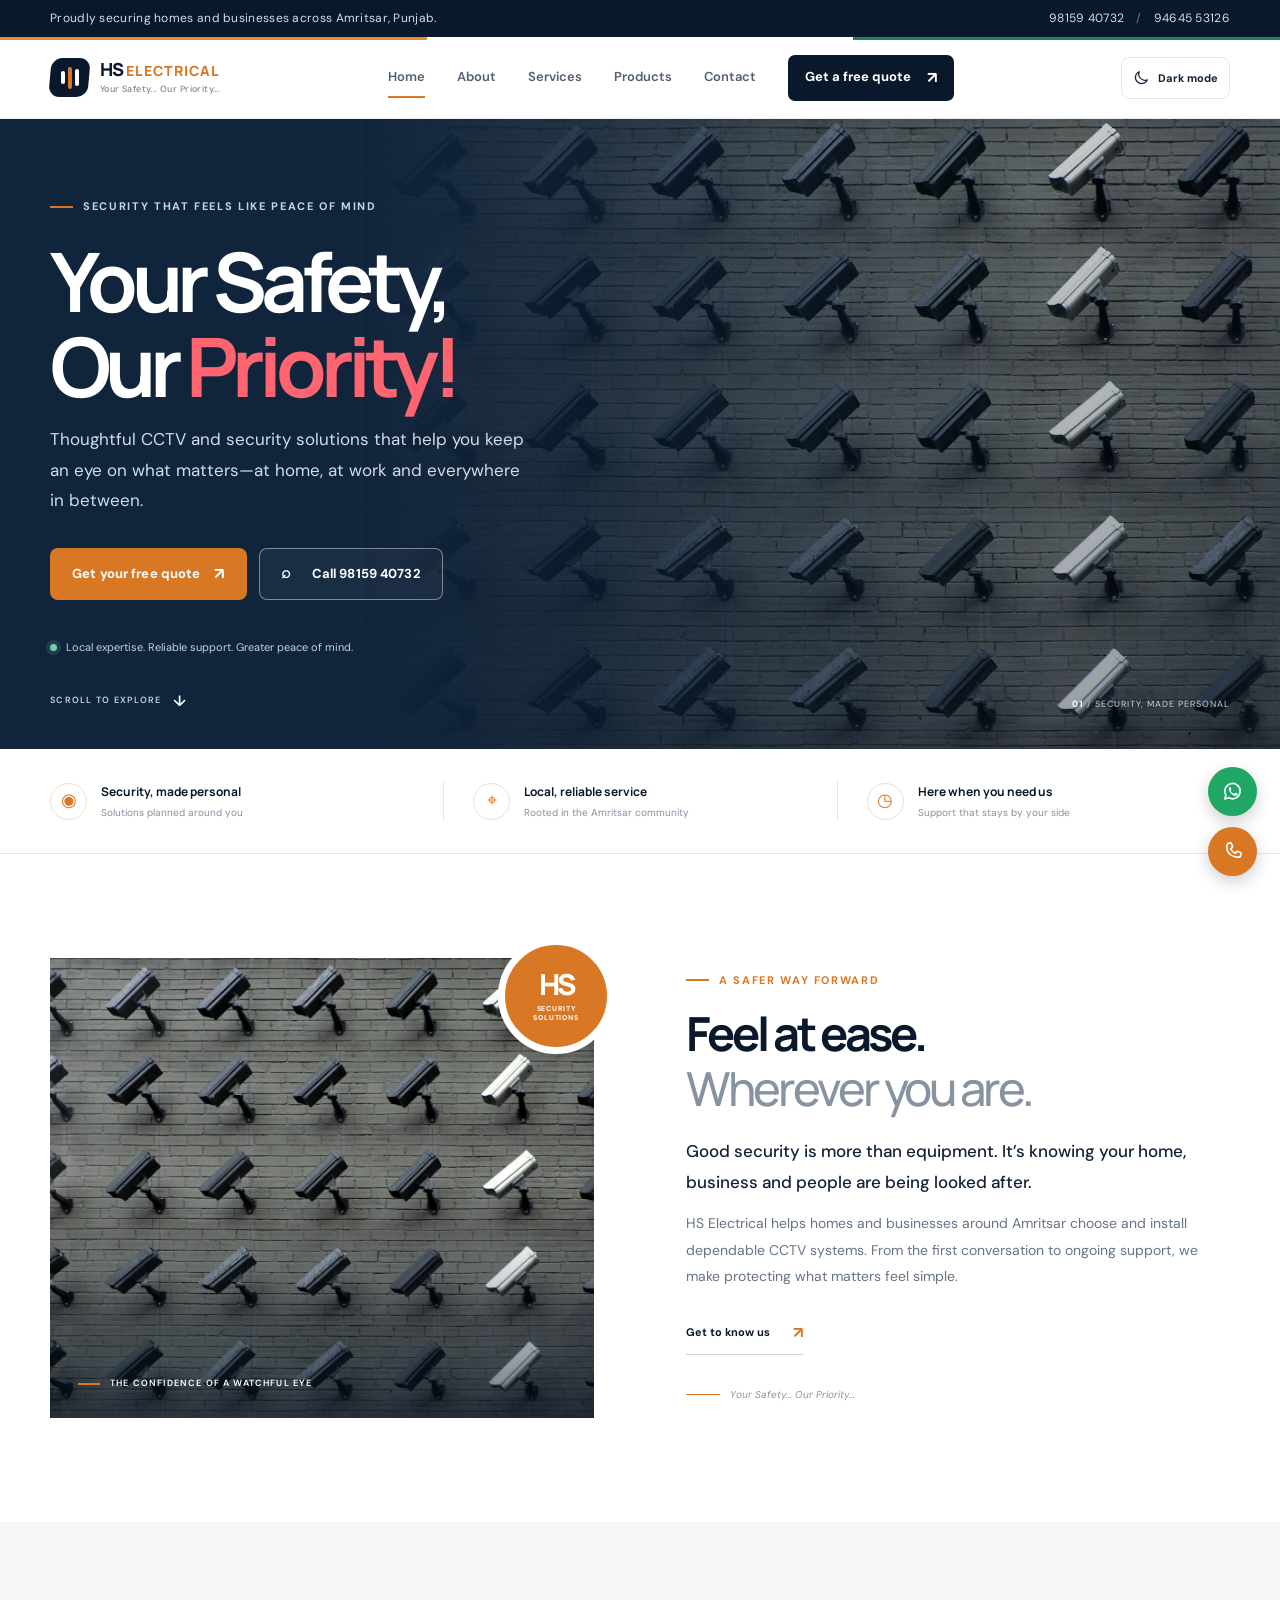
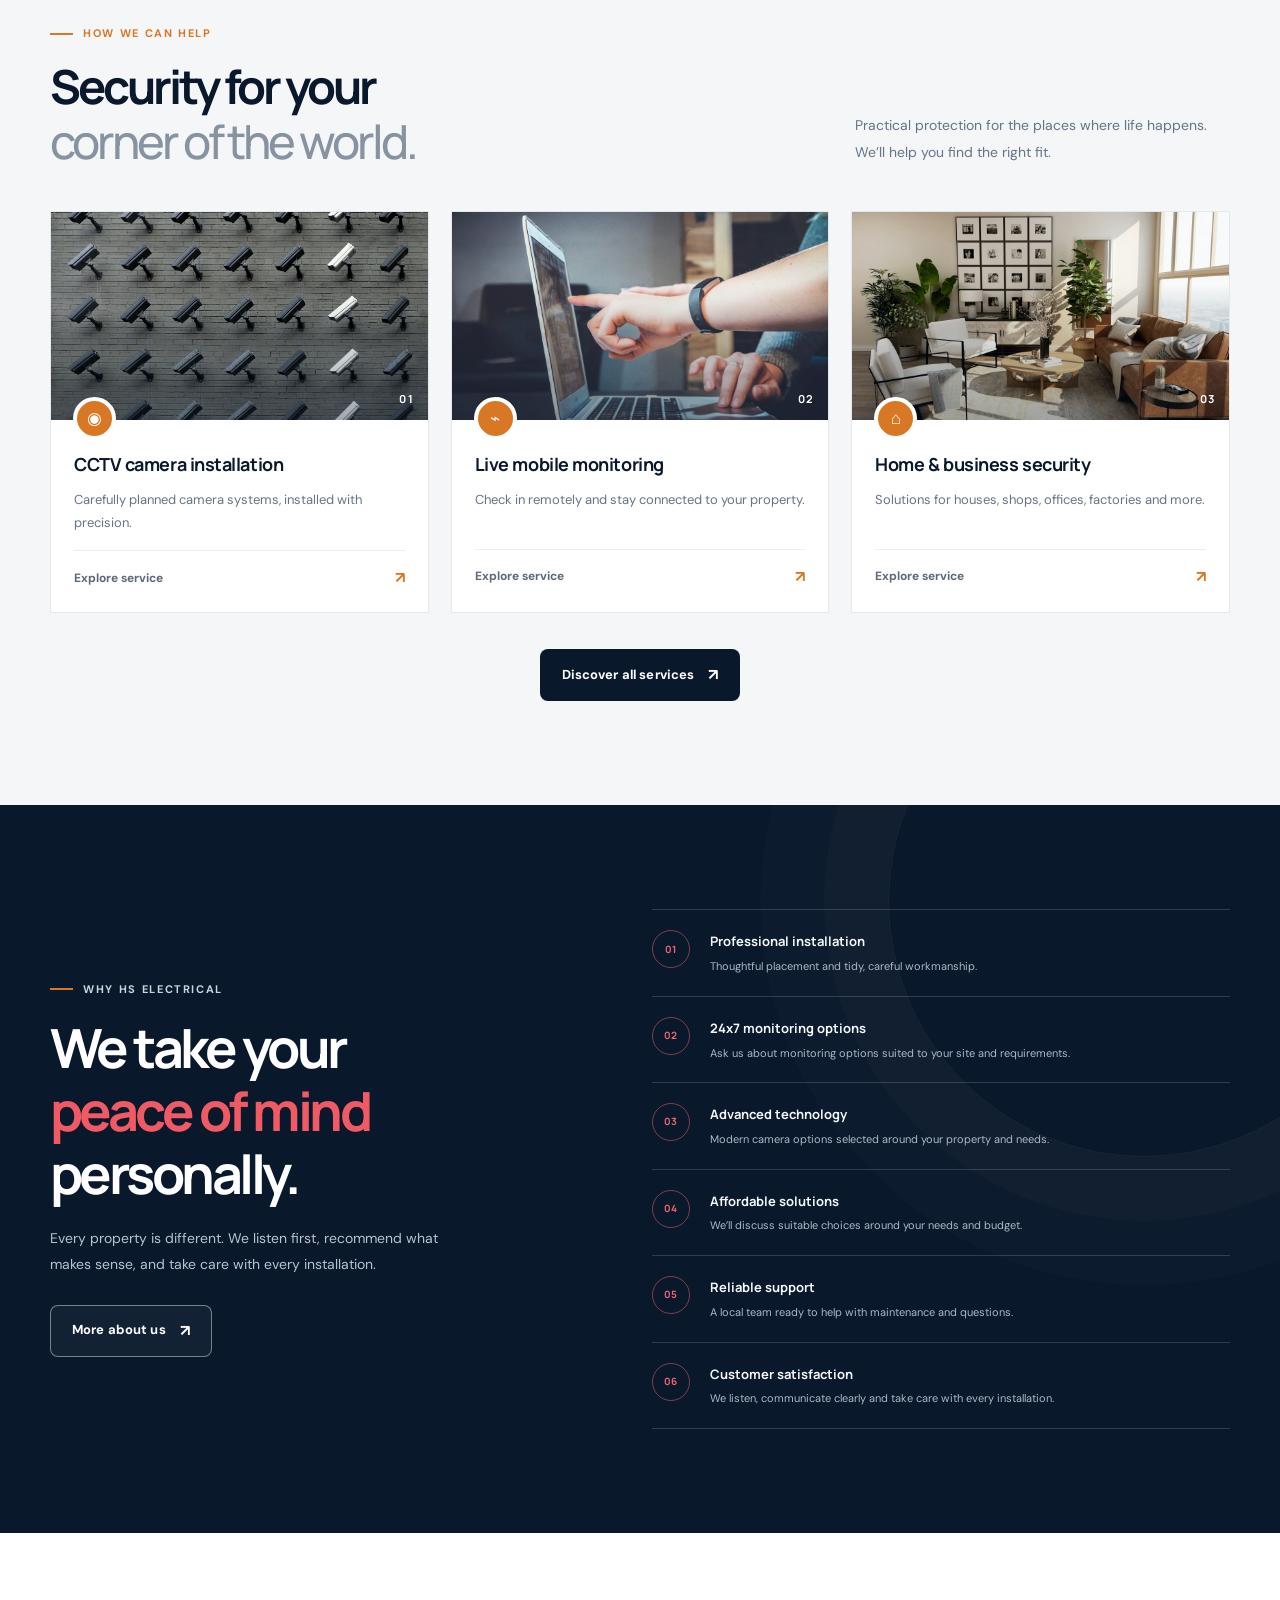
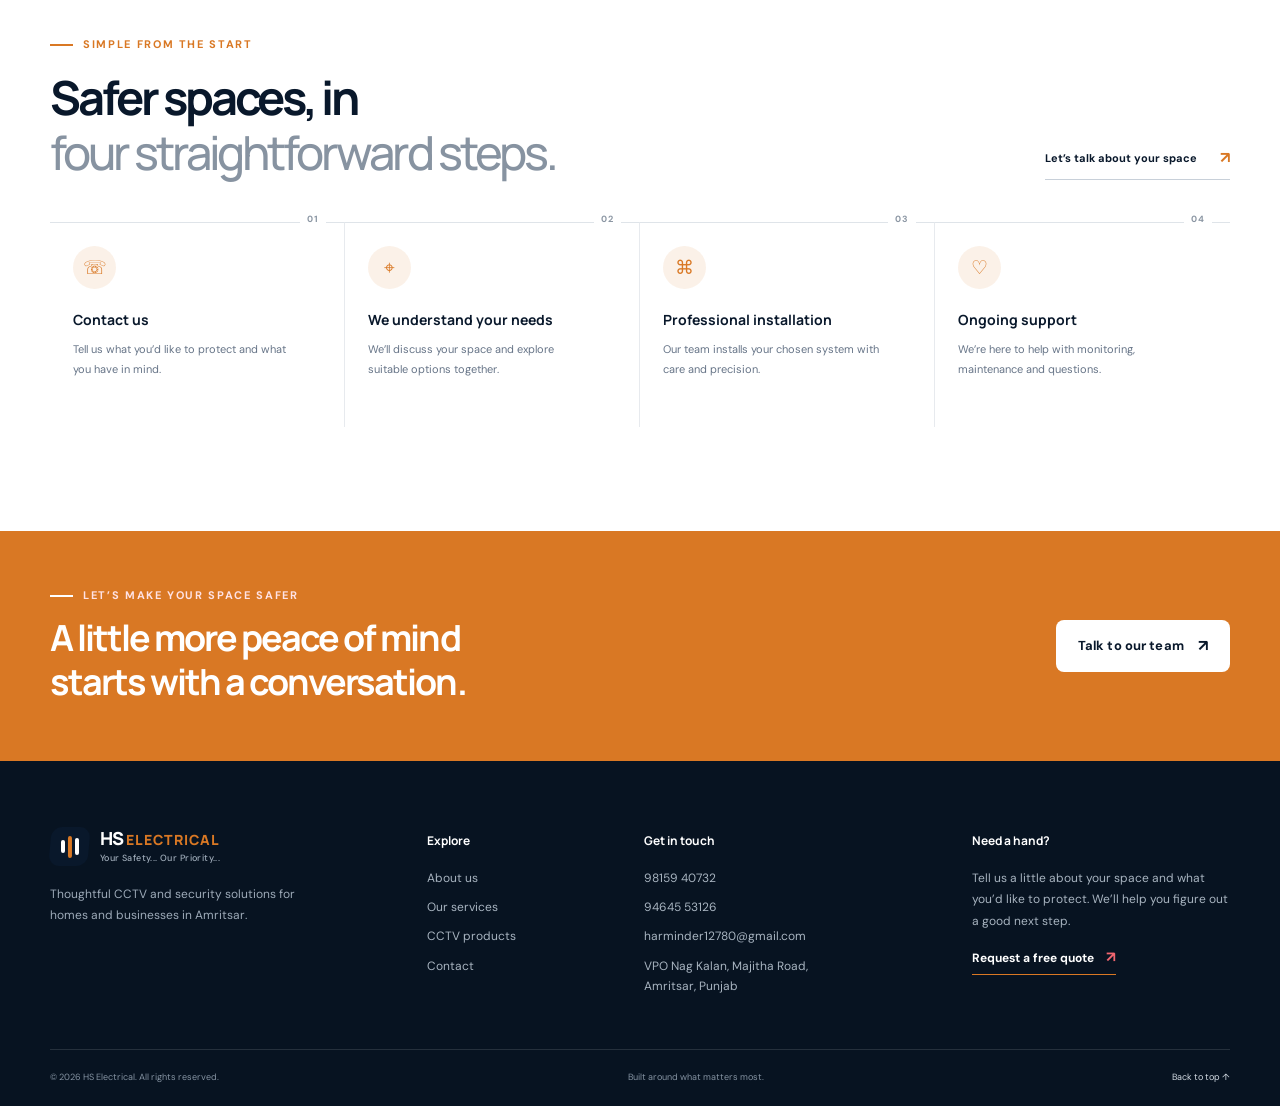
==== commit 659ed3c7: "update toggle button and camera images in products section" ====
--- a/index.html
+++ b/index.html
@@ -1,5 +1,5 @@
 <!doctype html>
-<html lang="en">
+<html lang="en-IN">
 <head>
   <meta charset="utf-8">
   <meta name="viewport" content="width=device-width, initial-scale=1">
@@ -11,11 +11,11 @@
   <script src="js/script.js" defer></script>
 </head>
 <body id="top">
-  <div class="topbar"><div class="container topbar-inner"><span>Security you can count on, right here in Amritsar.</span><div><a href="tel:+919815940732">98159 40732</a><span class="topbar-divider">/</span><a href="tel:+919464553126">94645 53126</a></div></div></div>
+  <div class="topbar"><div class="container topbar-inner"><span>Proudly securing homes and businesses across Amritsar, Punjab.</span><div><a href="tel:+919815940732">98159 40732</a><span class="topbar-divider">/</span><a href="tel:+919464553126">94645 53126</a></div></div></div>
   <header class="site-header"><div class="container nav-wrap">
     <a class="brand" href="index.html" aria-label="HS Electrical home"><span class="brand-mark" aria-hidden="true"><span></span><span></span><span></span></span><span class="brand-copy"><strong>HS <em>ELECTRICAL</em></strong><small>Your Safety... Our Priority...</small></span></a>
     <button class="menu-toggle" type="button" aria-label="Open navigation" aria-expanded="false" aria-controls="primary-nav"><span></span><span></span></button>
-    <nav class="primary-nav" id="primary-nav" aria-label="Main navigation"><a href="index.html" data-nav="home">Home</a><a href="about.html" data-nav="about">About</a><a href="services.html" data-nav="services">Services</a><a href="products.html" data-nav="products">Products</a><a href="contact.html" data-nav="contact">Contact</a><a class="nav-cta" href="contact.html">Get a free quote <span>↗</span></a></nav>
+    <nav class="primary-nav" id="primary-nav" aria-label="Main navigation"><a href="index.html" data-nav="home">Home</a><a href="about.html" data-nav="about">About</a><a href="services.html" data-nav="services">Services</a><a href="products.html" data-nav="products">Products</a><a href="contact.html" data-nav="contact">Contact</a><a class="nav-cta" href="contact.html">Get a free quote <span>↗</span></a></nav><button class="theme-toggle" type="button" aria-label="Switch to dark mode" aria-pressed="false"><svg class="theme-icon theme-icon-moon" viewBox="0 0 24 24" aria-hidden="true"><path d="M20.2 15.1A8.6 8.6 0 0 1 8.9 3.8 8.7 8.7 0 1 0 20.2 15.1Z"/></svg><svg class="theme-icon theme-icon-sun" viewBox="0 0 24 24" aria-hidden="true"><circle cx="12" cy="12" r="3.5"/><path d="M12 2v2m0 16v2M4.93 4.93l1.42 1.42m11.3 11.3 1.42 1.42M2 12h2m16 0h2M4.93 19.07l1.42-1.42m11.3-11.3 1.42-1.42"/></svg><span class="theme-toggle-text">Dark mode</span></button>
   </div></header>
   <main>
     <section class="hero"><div class="hero-image"></div><div class="container hero-content"><div class="eyebrow light-eyebrow"><span></span> SECURITY THAT FEELS LIKE PEACE OF MIND</div><h1>Your Safety,<br>Our <span>Priority!</span></h1><p>Thoughtful CCTV and security solutions that help you keep an eye on what matters—at home, at work and everywhere in between.</p><div class="hero-actions"><a class="button button-red" href="contact.html">Get your free quote <span>↗</span></a><a class="button button-outline" href="tel:+919815940732"><span class="phone-symbol">⌕</span> Call 98159 40732</a></div><div class="hero-note"><span class="live-dot"></span> Local expertise. Reliable support. Greater peace of mind.</div></div><div class="hero-index"><span>01</span> / SECURITY, MADE PERSONAL</div><a class="hero-scroll" href="#intro">SCROLL TO EXPLORE <span>↓</span></a></section>
--- a/css/style.css
+++ b/css/style.css
@@ -457,3 +457,106 @@
   .button { min-height: 50px; padding-inline: 17px; font-size: 12px; }
   .service-card-body h3, .product-info h3 { font-size: 17px; }
 }
+
+:root {
+  color-scheme: light;
+  --red: #d97824;
+  --red-dark: #bc5e18;
+  --india-green: #287c54;
+}
+
+html[data-theme="dark"] {
+  color-scheme: dark;
+  --paper: #101b28;
+  --soft: #152434;
+  --ink: #e7edf3;
+  --muted: #a9b7c5;
+  --line: #2a3a4b;
+}
+
+body { background: var(--paper); transition: background-color .2s ease, color .2s ease; }
+.site-header { position: sticky; }
+.site-header::before { position: absolute; z-index: 1; inset: 0 0 auto; height: 3px; background: linear-gradient(90deg, #e88936 0 33.333%, #fff 33.333% 66.666%, #298056 66.666%); content: ""; }
+.theme-toggle { display: inline-flex; min-height: 42px; align-items: center; justify-content: center; gap: 8px; padding: 0 11px; color: var(--ink); border: 1px solid var(--line); border-radius: 8px; background: var(--paper); font-size: 11px; font-weight: 700; white-space: nowrap; cursor: pointer; transition: background-color .2s, color .2s, border-color .2s; }
+.theme-toggle:hover { border-color: var(--red); }
+.theme-toggle:focus-visible { outline: 3px solid rgba(217,120,36,.4); outline-offset: 3px; }
+.theme-icon { width: 17px; height: 17px; fill: none; stroke: currentColor; stroke-linecap: round; stroke-linejoin: round; stroke-width: 1.7; }
+.theme-icon-sun { display: none; }
+.site-header { background: var(--paper); }
+.primary-nav > a:not(.nav-cta) { color: #516071; }
+.trust-strip { background: var(--paper); }
+.trust-icon { border-color: rgba(217,120,36,.25); }
+.intro-copy .lead { color: var(--ink); }
+.service-card { background: var(--paper); border-color: var(--line); }
+.service-icon { border-color: var(--paper); }
+.process-icon, .contact-icon { background: rgba(217,120,36,.1); }
+.value-card:not(.value-card-dark), .product-card { background: var(--paper); border-color: var(--line); }
+.product-image { background: #e6eaed; }
+.contact-form input, .contact-form select, .contact-form textarea { color: var(--ink); background: var(--paper); border-color: var(--line); }
+.contact-form input:focus, .contact-form select:focus, .contact-form textarea:focus { border-color: var(--red); }
+.map-section { background: var(--paper); }
+.photo-stamp { border-color: var(--paper); }
+.product-dialog { color: var(--ink); background: var(--paper); }
+.dialog-close { color: var(--ink); }
+.site-footer { color: #ccd5de; background: #071321; }
+
+html[data-theme="dark"] body,
+html[data-theme="dark"] .primary-nav,
+html[data-theme="dark"] .trust-strip,
+html[data-theme="dark"] .service-card,
+html[data-theme="dark"] .value-card:not(.value-card-dark),
+html[data-theme="dark"] .product-card,
+html[data-theme="dark"] .product-dialog,
+html[data-theme="dark"] .contact-form-card,
+html[data-theme="dark"] .map-section,
+html[data-theme="dark"] .contact-form input,
+html[data-theme="dark"] .contact-form select,
+html[data-theme="dark"] .contact-form textarea,
+html[data-theme="dark"] .theme-toggle,
+html[data-theme="dark"] .process-number { background-color: var(--paper); }
+
+html[data-theme="dark"] .brand-copy strong,
+html[data-theme="dark"] .primary-nav > a:not(.nav-cta),
+html[data-theme="dark"] .intro-copy h2,
+html[data-theme="dark"] .section-heading h2,
+html[data-theme="dark"] .contact-details h2,
+html[data-theme="dark"] .map-copy h2,
+html[data-theme="dark"] .value-card h3,
+html[data-theme="dark"] .approach-card h3,
+html[data-theme="dark"] .service-card-body h3,
+html[data-theme="dark"] .product-info h3,
+html[data-theme="dark"] .form-heading h2,
+html[data-theme="dark"] .contact-method strong,
+html[data-theme="dark"] .contact-whatsapp,
+html[data-theme="dark"] .process-step h3,
+html[data-theme="dark"] .text-link,
+html[data-theme="dark"] .contact-form label,
+html[data-theme="dark"] .product-dialog h2,
+html[data-theme="dark"] .theme-toggle { color: #e7edf3; }
+
+html[data-theme="dark"] .intro-copy h2 span,
+html[data-theme="dark"] .section-heading h2 span,
+html[data-theme="dark"] .contact-details h2 span,
+html[data-theme="dark"] .map-copy h2 span { color: #9cabb9; }
+html[data-theme="dark"] .primary-nav > a:not(.nav-cta):hover,
+html[data-theme="dark"] .primary-nav > a[aria-current="page"] { color: #fff; }
+html[data-theme="dark"] .intro-copy .lead { color: #c4cfda; }
+html[data-theme="dark"] .contact-form input::placeholder,
+html[data-theme="dark"] .contact-form textarea::placeholder { color: #8393a3; }
+html[data-theme="dark"] .contact-form input,
+html[data-theme="dark"] .contact-form select,
+html[data-theme="dark"] .contact-form textarea { border-color: var(--line); }
+html[data-theme="dark"] .process-number { color: #a9b7c5; }
+html[data-theme="dark"] .product-image { background: #1b2b3a; }
+html[data-theme="dark"] .map-frame iframe { filter: grayscale(.85) contrast(.9) brightness(.78); }
+html[data-theme="dark"] .photo-stamp { border-color: var(--paper); }
+html[data-theme="dark"] .theme-icon-moon { display: none; }
+html[data-theme="dark"] .theme-icon-sun { display: block; }
+
+@media (max-width: 980px) {
+  .theme-toggle { padding-inline: 9px; }
+}
+
+@media (max-width: 760px) {
+  .theme-toggle { align-self: center; margin: 0; padding-inline: 9px; }
+}
